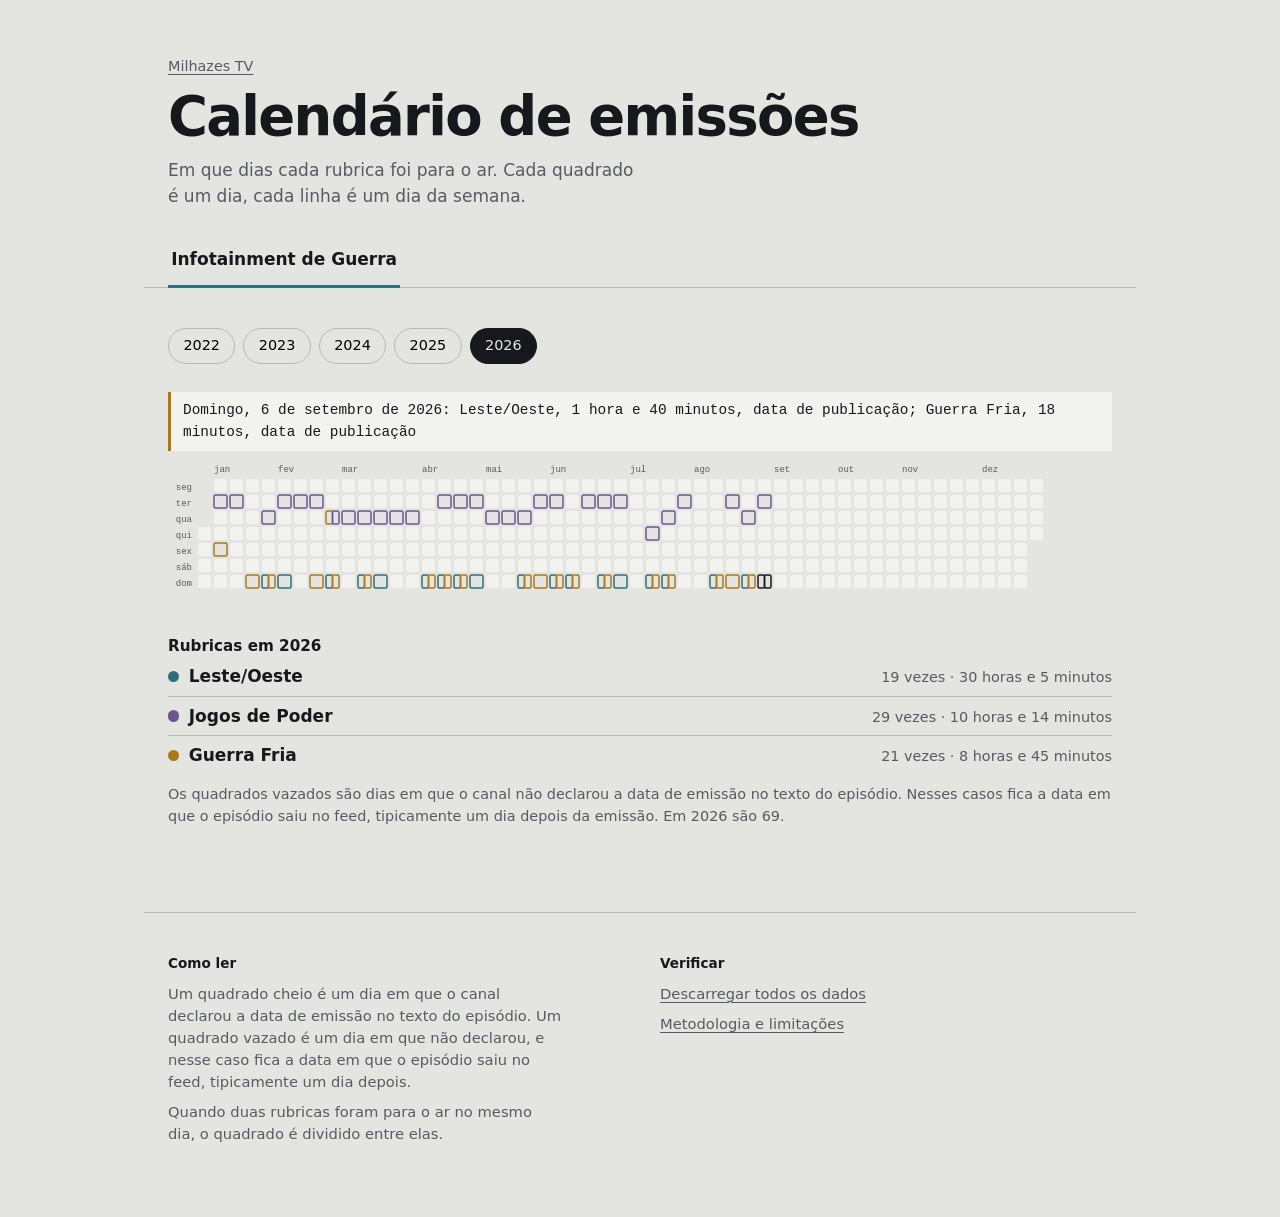
==== docs/calendario.html @ 440fbdea "site: calendario de emissoes, leituras separadas e grafico com hover" ====
<!doctype html>
<html lang="pt-PT">
<head>
<meta charset="utf-8">
<meta name="viewport" content="width=device-width, initial-scale=1">
<title>Calendário de emissões · Milhazes TV</title>
<meta name="description" content="Em que dias estas rubricas foram para o ar, ano a ano.">
<meta name="robots" content="index, follow">
<link rel="stylesheet" href="style.css">
</head>
<body>

<header class="masthead">
  <p class="breadcrumb"><a href="index.html">Milhazes TV</a></p>
  <h1>Calendário de emissões</h1>
  <p class="standfirst">Em que dias cada rubrica foi para o ar. Cada quadrado é um dia, cada linha é um dia da semana.</p>
</header>

<nav class="topics" id="topics" aria-label="Temas"></nav>

<main id="panel" aria-live="polite">
  <p class="loading">A carregar os dados.</p>
</main>

<footer class="colofon">
  <div class="colofon-block">
    <h2>Como ler</h2>
    <p>Um quadrado cheio é um dia em que o canal declarou a data de emissão no texto do episódio. Um quadrado vazado é um dia em que não declarou, e nesse caso fica a data em que o episódio saiu no feed, tipicamente um dia depois.</p>
    <p>Quando duas rubricas foram para o ar no mesmo dia, o quadrado é dividido entre elas.</p>
  </div>
  <div class="colofon-block">
    <h2>Verificar</h2>
    <p><a href="data/appearances.json" download>Descarregar todos os dados</a></p>
    <p><a href="methodology.html">Metodologia e limitações</a></p>
  </div>
</footer>

<script src="common.js"></script>
<script src="calendario.js"></script>
</body>
</html>
---- docs/style.css ----
/* Sem tipos de letra externos, sem CDN, sem analytics.
   O site nao faz um unico pedido a terceiros: quem o visita nao fica
   registado em lado nenhum. Tambem e por isso que nao ha bibliotecas
   de graficos, os graficos sao SVG gerado a mao. */

:root {
  --ink: #16181c;
  --ink-soft: #565b63;
  --paper: #e4e5e0;
  --panel: #f2f2ef;
  --rule: #b7bab2;
  --bar-1: #2e6f7d;
  --bar-2: #a8791a;
  --bar-3: #6d5591;
  --bar-4: #4a7346;
  --bar-5: #9c4f4f;
  --sans: ui-sans-serif, system-ui, "Segoe UI", Roboto, Helvetica, Arial, sans-serif;
  --mono: ui-monospace, "SF Mono", SFMono-Regular, Menlo, Consolas, monospace;
}

* { box-sizing: border-box; }

body {
  margin: 0;
  background: var(--paper);
  color: var(--ink);
  font-family: var(--sans);
  font-size: 17px;
  line-height: 1.5;
  -webkit-font-smoothing: antialiased;
}

a { color: inherit; text-decoration-thickness: 1px; text-underline-offset: 3px; }
a:focus-visible, button:focus-visible { outline: 2px solid var(--ink); outline-offset: 3px; }

.masthead {
  max-width: 62rem;
  margin: 0 auto;
  padding: 3.5rem 1.5rem 1.75rem;
}

.masthead h1 {
  margin: 0;
  font-size: clamp(2.1rem, 6vw, 3.4rem);
  font-weight: 700;
  letter-spacing: -0.03em;
  line-height: 1;
}

.standfirst {
  margin: 0.9rem 0 0;
  max-width: 44ch;
  color: var(--ink-soft);
}

/* Barras do padrao de teste como marcador de tema, nao como decoracao:
   cada tema recebe uma cor e mantem-na em todo o site. */
.topics {
  max-width: 62rem;
  margin: 0 auto;
  padding: 0 1.5rem;
  display: flex;
  flex-wrap: wrap;
  gap: 0.5rem;
  border-bottom: 1px solid var(--rule);
}

.topic-tab {
  appearance: none;
  border: 0;
  background: none;
  font: inherit;
  padding: 0.6rem 0.2rem 0.75rem;
  margin-right: 1.25rem;
  color: var(--ink-soft);
  cursor: pointer;
  border-bottom: 3px solid transparent;
  margin-bottom: -1px;
}

.topic-tab[aria-selected="true"] {
  color: var(--ink);
  font-weight: 600;
  border-bottom-color: var(--bar-1);
}

main {
  max-width: 62rem;
  margin: 0 auto;
  padding: 2.5rem 1.5rem 4rem;
}

.period-selector {
  display: flex;
  flex-wrap: wrap;
  gap: 0.5rem;
  margin-bottom: 1.75rem;
}

.period-btn {
  appearance: none;
  font: inherit;
  font-size: 0.9rem;
  padding: 0.4rem 0.9rem;
  background: transparent;
  border: 1px solid var(--rule);
  border-radius: 999px;
  cursor: pointer;
}

.period-btn[aria-selected="true"] { background: var(--ink); color: var(--paper); border-color: var(--ink); }

.hero-lead {
  margin: 0;
  font-size: clamp(1.1rem, 3vw, 1.4rem);
  color: var(--ink-soft);
}

.hero-tail {
  margin: 0.25rem 0 0;
  font-size: clamp(1.1rem, 3vw, 1.4rem);
  color: var(--ink-soft);
}

.hero-caption {
  margin: 0.85rem 0 0;
  color: var(--ink-soft);
  font-size: 0.92rem;
}

.hero-figure {
  font-family: var(--mono);
  font-size: clamp(2.6rem, 10vw, 5rem);
  line-height: 0.95;
  letter-spacing: -0.03em;
  font-variant-numeric: tabular-nums;
  margin: 0.1rem 0 0;
}

.readings {
  margin: 2rem 0 0;
  display: flex;
  gap: 0.5rem;
  align-items: center;
  flex-wrap: wrap;
}

.readings span { color: var(--ink-soft); font-size: 0.9rem; }

.reading-btn {
  appearance: none;
  font: inherit;
  font-size: 0.9rem;
  padding: 0.35rem 0.8rem;
  background: transparent;
  border: 1px solid var(--rule);
  border-radius: 999px;
  cursor: pointer;
}

.reading-btn[aria-pressed="true"] { background: var(--ink); color: var(--paper); border-color: var(--ink); }

section { margin-top: 3.25rem; }

section h2 {
  font-size: 0.95rem;
  font-weight: 600;
  margin: 0 0 0.5rem;
  padding-bottom: 0.5rem;
  border-bottom: 1px solid var(--rule);
}

.section-caption {
  color: var(--ink-soft);
  font-size: 0.9rem;
  margin: 0.6rem 0 1.25rem;
}

/* Grafico circular: SVG a esquerda, legenda de texto a direita (ou por
   baixo, em ecras estreitos). A legenda carrega toda a informacao que
   antes estava nas barras (nome, duracao, quantas vezes): o grafico
   sozinho nunca e a unica fonte da informacao. */
.pie-wrap {
  display: flex;
  flex-wrap: wrap;
  align-items: center;
  gap: 1.75rem;
}

.pie-svg { width: 11rem; flex-shrink: 0; }
svg.pie { width: 100%; height: auto; display: block; }
svg.pie path, svg.pie circle { stroke: var(--paper); stroke-width: 2; }

.pie-legend {
  list-style: none;
  margin: 0;
  padding: 0;
  flex: 1;
  min-width: 14rem;
}

.pie-legend li {
  display: flex;
  align-items: baseline;
  gap: 0.6rem;
  padding: 0.4rem 0;
  border-bottom: 1px solid var(--rule);
}

.pie-legend li:last-child { border-bottom: 0; }

.pie-dot {
  width: 0.7rem;
  height: 0.7rem;
  border-radius: 50%;
  flex-shrink: 0;
}

.pie-legend-label { font-weight: 600; }
.pie-legend-value { color: var(--ink-soft); font-size: 0.9rem; margin-left: auto; text-align: right; }

/* Barras horizontais do tempo no ar. Medidas contra o tempo total de
   emissao do periodo, nao umas contra as outras: e isso que torna
   visivel que as barras se sobrepoem em vez de repartirem um todo. */
.bars {
  list-style: none;
  margin: 0;
  padding: 0;
}

.bars li {
  display: grid;
  grid-template-columns: minmax(7rem, auto) 1fr;
  align-items: center;
  column-gap: 0.9rem;
  padding: 0.55rem 0;
  border-bottom: 1px solid var(--rule);
}

.bars li:last-child { border-bottom: 0; }

.bar-label { font-weight: 600; }

.bar-track {
  background: var(--panel);
  height: 0.85rem;
  border-radius: 2px;
  overflow: hidden;
}

.bar-fill { display: block; height: 100%; }

.bar-value {
  grid-column: 2;
  color: var(--ink-soft);
  font-size: 0.9rem;
  padding-top: 0.15rem;
}

@media (max-width: 30rem) {
  .bars li { grid-template-columns: 1fr; row-gap: 0.3rem; }
  .bar-value { grid-column: 1; }
}

.subhead {
  font-size: 0.95rem;
  font-weight: 600;
  margin: 2.25rem 0 0;
}

.section-caption.example {
  margin: 1rem 0 0;
  padding-left: 0.9rem;
  border-left: 2px solid var(--rule);
}

/* Grafico de evolucao. O tooltip nativo do SVG foi substituido pela
   linha de leitura acima do grafico: aparece de imediato, e o mesmo
   texto serve o rato e o teclado. */
.chart { width: 100%; height: auto; display: block; }
.chart .bar { fill: var(--bar-1); }
.chart .axis { fill: var(--ink-soft); font-size: 11px; font-family: var(--mono); }
.chart .baseline { stroke: var(--rule); stroke-width: 1; }

.chart g.month { cursor: pointer; }
.chart g.month:focus { outline: none; }
.chart g.month:hover .bar,
.chart g.month:focus-visible .bar,
.chart g.month.is-active .bar { fill: var(--bar-2); }
.chart g.month:focus-visible .hit { stroke: var(--ink); stroke-width: 2; }

.chart-readout {
  font-family: var(--mono);
  font-size: 0.9rem;
  font-variant-numeric: tabular-nums;
  color: var(--ink);
  background: var(--panel);
  padding: 0.5rem 0.75rem;
  margin: 0 0 0.5rem;
  border-left: 3px solid var(--bar-2);
  min-height: 1.5rem;
}

.chart-holder { touch-action: manipulation; }

/* Calendario. Largura fixa em pixeis, com deslocamento horizontal em
   ecras estreitos: encolher os quadrados ate caberem tornaria o padrao
   semanal ilegivel, que e a unica razao para esta pagina existir. */
.cal-holder {
  overflow-x: auto;
  padding-bottom: 0.5rem;
}

svg.cal { display: block; }
.cal-axis { fill: var(--ink-soft); font-size: 9px; font-family: var(--mono); }
.cal-empty { fill: var(--panel); }
.cal-cell { stroke-width: 1.5; }
.cal-day { cursor: pointer; }
.cal-day:focus { outline: none; }
.cal-day:hover .cal-cell,
.cal-day:focus-visible .cal-cell,
.cal-day.is-active .cal-cell { stroke: var(--ink); stroke-width: 1.5; }

.breadcrumb {
  margin: 0 0 0.75rem;
  font-size: 0.9rem;
  color: var(--ink-soft);
}

.empty {
  padding: 2rem;
  background: var(--panel);
  max-width: 46ch;
}
.empty h2 { border: 0; font-size: 1.05rem; }
.empty code { font-family: var(--mono); font-size: 0.9em; }

.loading { color: var(--ink-soft); }

.colofon {
  border-top: 1px solid var(--rule);
  max-width: 62rem;
  margin: 0 auto;
  padding: 2.5rem 1.5rem 4rem;
  display: grid;
  gap: 2.5rem;
  grid-template-columns: repeat(auto-fit, minmax(17rem, 1fr));
  font-size: 0.92rem;
  color: var(--ink-soft);
}

.colofon h2 { font-size: 0.85rem; color: var(--ink); margin: 0 0 0.6rem; }
.colofon p { margin: 0 0 0.5rem; max-width: 42ch; }

@media (prefers-reduced-motion: reduce) {
  * { transition: none !important; animation: none !important; }
}
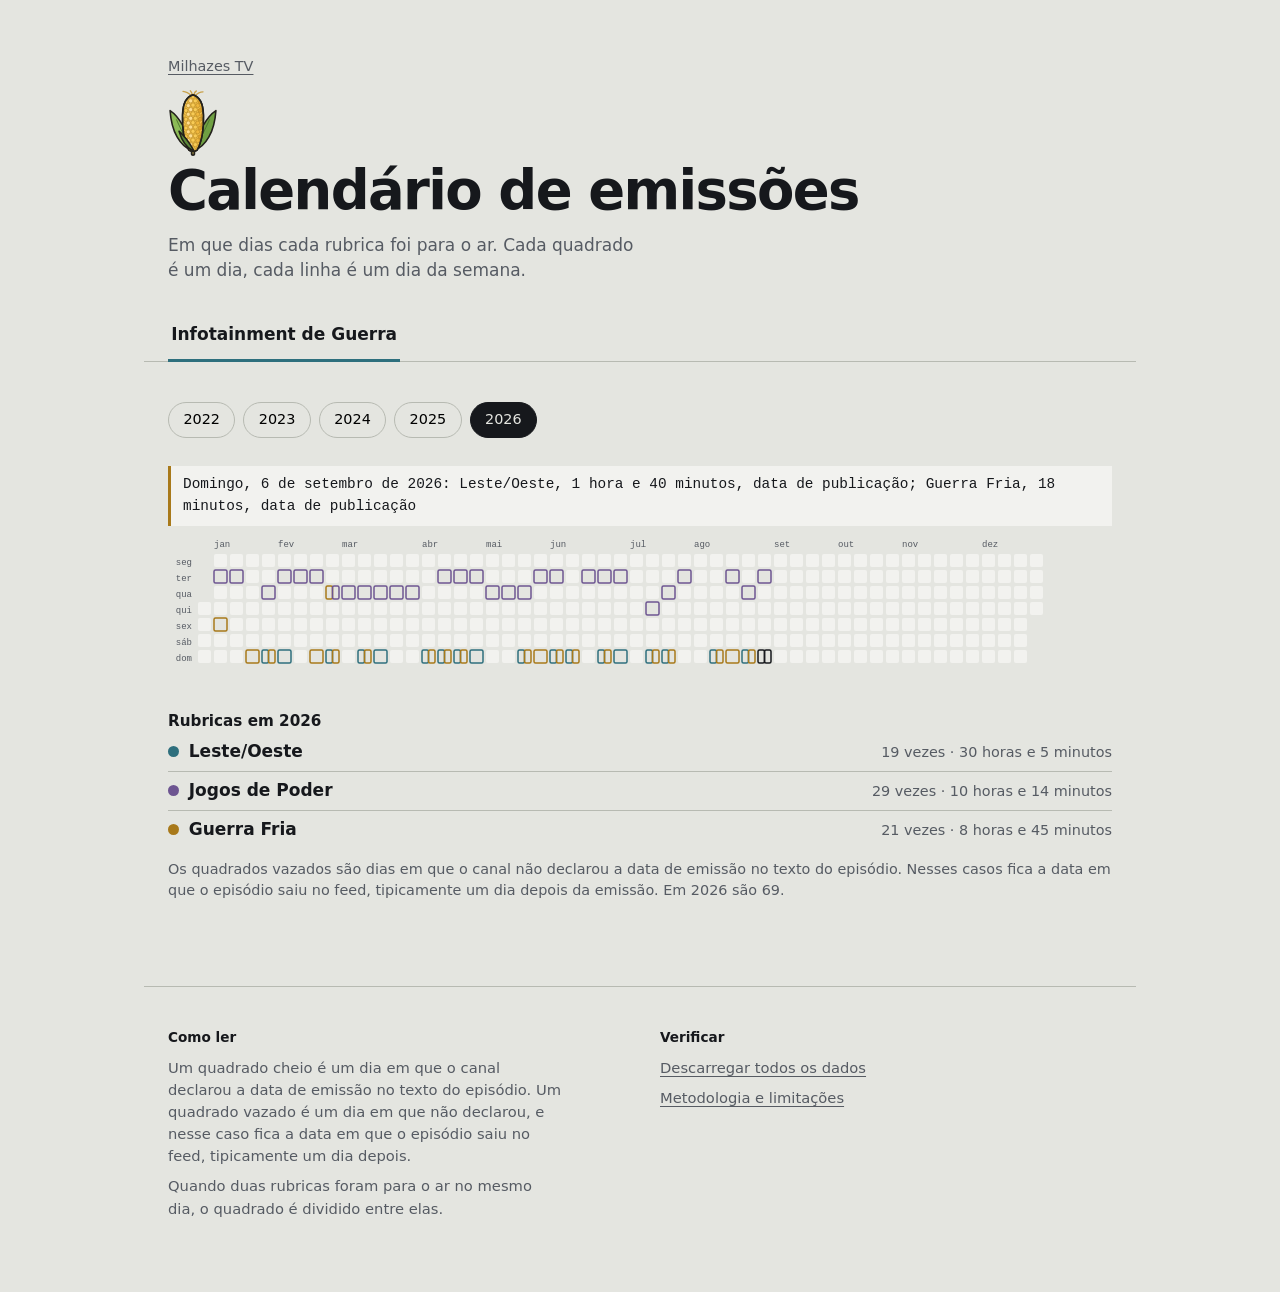
==== commit 637bc93f: "UI update" ====
--- a/docs/calendario.html
+++ b/docs/calendario.html
@@ -6,13 +6,64 @@
 <title>Calendário de emissões · Milhazes TV</title>
 <meta name="description" content="Em que dias estas rubricas foram para o ar, ano a ano.">
 <meta name="robots" content="index, follow">
+<link rel="icon" href="favicon.svg" type="image/svg+xml">
+<link rel="apple-touch-icon" href="apple-touch-icon.png">
+<link rel="preconnect" href="https://fonts.googleapis.com">
+<link rel="preconnect" href="https://fonts.gstatic.com" crossorigin>
+<link href="https://fonts.googleapis.com/css2?family=Work+Sans:wght@400;500;600;800&family=Space+Mono:wght@400;700&family=Caveat:wght@500;700&display=swap" rel="stylesheet">
 <link rel="stylesheet" href="style.css">
 </head>
 <body>
 
 <header class="masthead">
   <p class="breadcrumb"><a href="index.html">Milhazes TV</a></p>
-  <h1>Calendário de emissões</h1>
+  <div class="brand">
+    <span class="brand-mark" aria-hidden="true">
+      <svg viewBox="0 0 48 64" width="50" height="67" role="presentation">
+      <defs>
+        <clipPath id="mtv-cob"><path d="M24 4.5 C30.8 6.4 33.8 13.6 34 24.2 C34.2 36.6 32.4 50.2 27.7 57.8 C26 58.9 22 58.9 20.3 57.8 C15.6 50.2 13.8 36.6 14 24.2 C14.2 13.6 17.2 6.4 24 4.5 Z"></path></clipPath>
+      </defs>
+      <g stroke="#23211C" stroke-width="1.5" stroke-linejoin="round" stroke-linecap="round">
+        <path d="M22.8 58 C11.6 53.6 3.4 40.4 2 19.6 C6.4 22.4 10.6 27.6 14 33.6 C17.6 40 20.8 49 22.8 58 Z" fill="#8CBB57"></path>
+        <path d="M25.2 58 C36.4 53.6 44.6 40.4 46 19.6 C41.6 22.4 37.4 27.6 34 33.6 C30.4 40 27.2 49 25.2 58 Z" fill="#6FA043"></path>
+        <g stroke="#4C7330" stroke-width="0.9" fill="none">
+          <path d="M21.4 55.4 C17.6 48 12.8 38.6 8.2 28.4"></path>
+          <path d="M26.6 55.4 C30.4 48 35.2 38.6 39.8 28.4"></path>
+        </g>
+        <g stroke="#C9A24B" stroke-width="1.3" fill="none">
+          <path d="M22.6 5.6 C19.6 2.6 17 1.4 14.4 1.2"></path>
+          <path d="M23.6 4.8 C22.8 2.2 22.2 1.2 21.4 0.6"></path>
+          <path d="M24.6 4.8 C25.4 2.2 26.2 1.2 27.2 0.8"></path>
+          <path d="M25.6 5.6 C28.6 2.6 31.2 1.6 33.6 1.6"></path>
+        </g>
+        <path d="M22.6 58 L25.4 58 L25.4 61.4 C25.4 62.7 22.6 62.7 22.6 61.4 Z" fill="#8A7A3E"></path>
+        <path d="M24 4.5 C30.8 6.4 33.8 13.6 34 24.2 C34.2 36.6 32.4 50.2 27.7 57.8 C26 58.9 22 58.9 20.3 57.8 C15.6 50.2 13.8 36.6 14 24.2 C14.2 13.6 17.2 6.4 24 4.5 Z" fill="#F3C34C"></path>
+      </g>
+      <g clip-path="url(#mtv-cob)">
+        <g stroke="#B0801E" stroke-width="0.55">
+          <rect x="13.50" y="5.76" width="3.00" height="3.9" rx="1.7" fill="#F8CB55"></rect><rect x="17.62" y="4.44" width="3.75" height="3.9" rx="1.7" fill="#FFDE8E"></rect><rect x="22.00" y="4.00" width="4.00" height="3.9" rx="1.7" fill="#F8CB55"></rect><rect x="26.62" y="4.44" width="3.75" height="3.9" rx="1.7" fill="#EFB63C"></rect><rect x="31.50" y="5.76" width="3.00" height="3.9" rx="1.7" fill="#DDA02B"></rect>
+          <rect x="11.53" y="10.96" width="2.44" height="3.9" rx="1.7" fill="#F8CB55"></rect><rect x="15.53" y="9.19" width="3.44" height="3.9" rx="1.7" fill="#F8CB55"></rect><rect x="19.78" y="8.31" width="3.94" height="3.9" rx="1.7" fill="#FFDE8E"></rect><rect x="24.28" y="8.31" width="3.94" height="3.9" rx="1.7" fill="#F8CB55"></rect><rect x="29.03" y="9.19" width="3.44" height="3.9" rx="1.7" fill="#DDA02B"></rect><rect x="34.03" y="10.96" width="2.44" height="3.9" rx="1.7" fill="#C8871F"></rect>
+          <rect x="13.50" y="14.16" width="3.00" height="3.9" rx="1.7" fill="#F8CB55"></rect><rect x="17.62" y="12.84" width="3.75" height="3.9" rx="1.7" fill="#FFDE8E"></rect><rect x="22.00" y="12.40" width="4.00" height="3.9" rx="1.7" fill="#F8CB55"></rect><rect x="26.62" y="12.84" width="3.75" height="3.9" rx="1.7" fill="#EFB63C"></rect><rect x="31.50" y="14.16" width="3.00" height="3.9" rx="1.7" fill="#DDA02B"></rect>
+          <rect x="11.53" y="19.36" width="2.44" height="3.9" rx="1.7" fill="#F8CB55"></rect><rect x="15.53" y="17.59" width="3.44" height="3.9" rx="1.7" fill="#F8CB55"></rect><rect x="19.78" y="16.71" width="3.94" height="3.9" rx="1.7" fill="#FFDE8E"></rect><rect x="24.28" y="16.71" width="3.94" height="3.9" rx="1.7" fill="#F8CB55"></rect><rect x="29.03" y="17.59" width="3.44" height="3.9" rx="1.7" fill="#DDA02B"></rect><rect x="34.03" y="19.36" width="2.44" height="3.9" rx="1.7" fill="#C8871F"></rect>
+          <rect x="13.50" y="22.56" width="3.00" height="3.9" rx="1.7" fill="#F8CB55"></rect><rect x="17.62" y="21.24" width="3.75" height="3.9" rx="1.7" fill="#FFDE8E"></rect><rect x="22.00" y="20.80" width="4.00" height="3.9" rx="1.7" fill="#F8CB55"></rect><rect x="26.62" y="21.24" width="3.75" height="3.9" rx="1.7" fill="#EFB63C"></rect><rect x="31.50" y="22.56" width="3.00" height="3.9" rx="1.7" fill="#DDA02B"></rect>
+          <rect x="11.53" y="27.76" width="2.44" height="3.9" rx="1.7" fill="#F8CB55"></rect><rect x="15.53" y="25.99" width="3.44" height="3.9" rx="1.7" fill="#F8CB55"></rect><rect x="19.78" y="25.11" width="3.94" height="3.9" rx="1.7" fill="#FFDE8E"></rect><rect x="24.28" y="25.11" width="3.94" height="3.9" rx="1.7" fill="#F8CB55"></rect><rect x="29.03" y="25.99" width="3.44" height="3.9" rx="1.7" fill="#DDA02B"></rect><rect x="34.03" y="27.76" width="2.44" height="3.9" rx="1.7" fill="#C8871F"></rect>
+          <rect x="13.50" y="30.96" width="3.00" height="3.9" rx="1.7" fill="#F8CB55"></rect><rect x="17.62" y="29.64" width="3.75" height="3.9" rx="1.7" fill="#FFDE8E"></rect><rect x="22.00" y="29.20" width="4.00" height="3.9" rx="1.7" fill="#F8CB55"></rect><rect x="26.62" y="29.64" width="3.75" height="3.9" rx="1.7" fill="#EFB63C"></rect><rect x="31.50" y="30.96" width="3.00" height="3.9" rx="1.7" fill="#DDA02B"></rect>
+          <rect x="11.53" y="36.16" width="2.44" height="3.9" rx="1.7" fill="#F8CB55"></rect><rect x="15.53" y="34.39" width="3.44" height="3.9" rx="1.7" fill="#F8CB55"></rect><rect x="19.78" y="33.51" width="3.94" height="3.9" rx="1.7" fill="#FFDE8E"></rect><rect x="24.28" y="33.51" width="3.94" height="3.9" rx="1.7" fill="#F8CB55"></rect><rect x="29.03" y="34.39" width="3.44" height="3.9" rx="1.7" fill="#DDA02B"></rect><rect x="34.03" y="36.16" width="2.44" height="3.9" rx="1.7" fill="#C8871F"></rect>
+          <rect x="13.50" y="39.36" width="3.00" height="3.9" rx="1.7" fill="#F8CB55"></rect><rect x="17.62" y="38.04" width="3.75" height="3.9" rx="1.7" fill="#FFDE8E"></rect><rect x="22.00" y="37.60" width="4.00" height="3.9" rx="1.7" fill="#F8CB55"></rect><rect x="26.62" y="38.04" width="3.75" height="3.9" rx="1.7" fill="#EFB63C"></rect><rect x="31.50" y="39.36" width="3.00" height="3.9" rx="1.7" fill="#DDA02B"></rect>
+          <rect x="11.53" y="44.56" width="2.44" height="3.9" rx="1.7" fill="#F8CB55"></rect><rect x="15.53" y="42.79" width="3.44" height="3.9" rx="1.7" fill="#F8CB55"></rect><rect x="19.78" y="41.91" width="3.94" height="3.9" rx="1.7" fill="#FFDE8E"></rect><rect x="24.28" y="41.91" width="3.94" height="3.9" rx="1.7" fill="#F8CB55"></rect><rect x="29.03" y="42.79" width="3.44" height="3.9" rx="1.7" fill="#DDA02B"></rect><rect x="34.03" y="44.56" width="2.44" height="3.9" rx="1.7" fill="#C8871F"></rect>
+          <rect x="13.50" y="47.76" width="3.00" height="3.9" rx="1.7" fill="#F8CB55"></rect><rect x="17.62" y="46.44" width="3.75" height="3.9" rx="1.7" fill="#FFDE8E"></rect><rect x="22.00" y="46.00" width="4.00" height="3.9" rx="1.7" fill="#F8CB55"></rect><rect x="26.62" y="46.44" width="3.75" height="3.9" rx="1.7" fill="#EFB63C"></rect><rect x="31.50" y="47.76" width="3.00" height="3.9" rx="1.7" fill="#DDA02B"></rect>
+          <rect x="11.53" y="52.96" width="2.44" height="3.9" rx="1.7" fill="#F8CB55"></rect><rect x="15.53" y="51.19" width="3.44" height="3.9" rx="1.7" fill="#F8CB55"></rect><rect x="19.78" y="50.31" width="3.94" height="3.9" rx="1.7" fill="#FFDE8E"></rect><rect x="24.28" y="50.31" width="3.94" height="3.9" rx="1.7" fill="#F8CB55"></rect><rect x="29.03" y="51.19" width="3.44" height="3.9" rx="1.7" fill="#DDA02B"></rect><rect x="34.03" y="52.96" width="2.44" height="3.9" rx="1.7" fill="#C8871F"></rect>
+          <rect x="13.50" y="56.16" width="3.00" height="3.9" rx="1.7" fill="#F8CB55"></rect><rect x="17.62" y="54.84" width="3.75" height="3.9" rx="1.7" fill="#FFDE8E"></rect><rect x="22.00" y="54.40" width="4.00" height="3.9" rx="1.7" fill="#F8CB55"></rect><rect x="26.62" y="54.84" width="3.75" height="3.9" rx="1.7" fill="#EFB63C"></rect><rect x="31.50" y="56.16" width="3.00" height="3.9" rx="1.7" fill="#DDA02B"></rect>
+          <rect x="11.53" y="61.36" width="2.44" height="3.9" rx="1.7" fill="#F8CB55"></rect><rect x="15.53" y="59.59" width="3.44" height="3.9" rx="1.7" fill="#F8CB55"></rect><rect x="19.78" y="58.71" width="3.94" height="3.9" rx="1.7" fill="#FFDE8E"></rect><rect x="24.28" y="58.71" width="3.94" height="3.9" rx="1.7" fill="#F8CB55"></rect><rect x="29.03" y="59.59" width="3.44" height="3.9" rx="1.7" fill="#DDA02B"></rect><rect x="34.03" y="61.36" width="2.44" height="3.9" rx="1.7" fill="#C8871F"></rect>
+        </g>
+        <path d="M31 6 C35 18 35 44 29.5 58.5 L36 58.5 L36 6 Z" fill="#23211C" opacity="0.09"></path>
+      </g>
+      <path d="M24 4.5 C30.8 6.4 33.8 13.6 34 24.2 C34.2 36.6 32.4 50.2 27.7 57.8 C26 58.9 22 58.9 20.3 57.8 C15.6 50.2 13.8 36.6 14 24.2 C14.2 13.6 17.2 6.4 24 4.5 Z" fill="none" stroke="#23211C" stroke-width="1.6" stroke-linejoin="round"></path>
+      <path d="M24.4 58.6 C18.4 55.6 13.2 48.4 10.6 39.4 C15.6 43.8 20.8 51 24.4 57.4 Z" fill="#5C8A3A" stroke="#23211C" stroke-width="1.5" stroke-linejoin="round"></path>
+      </svg>
+    </span>
+    <h1>Calendário de emissões</h1>
+  </div>
   <p class="standfirst">Em que dias cada rubrica foi para o ar. Cada quadrado é um dia, cada linha é um dia da semana.</p>
 </header>
 
